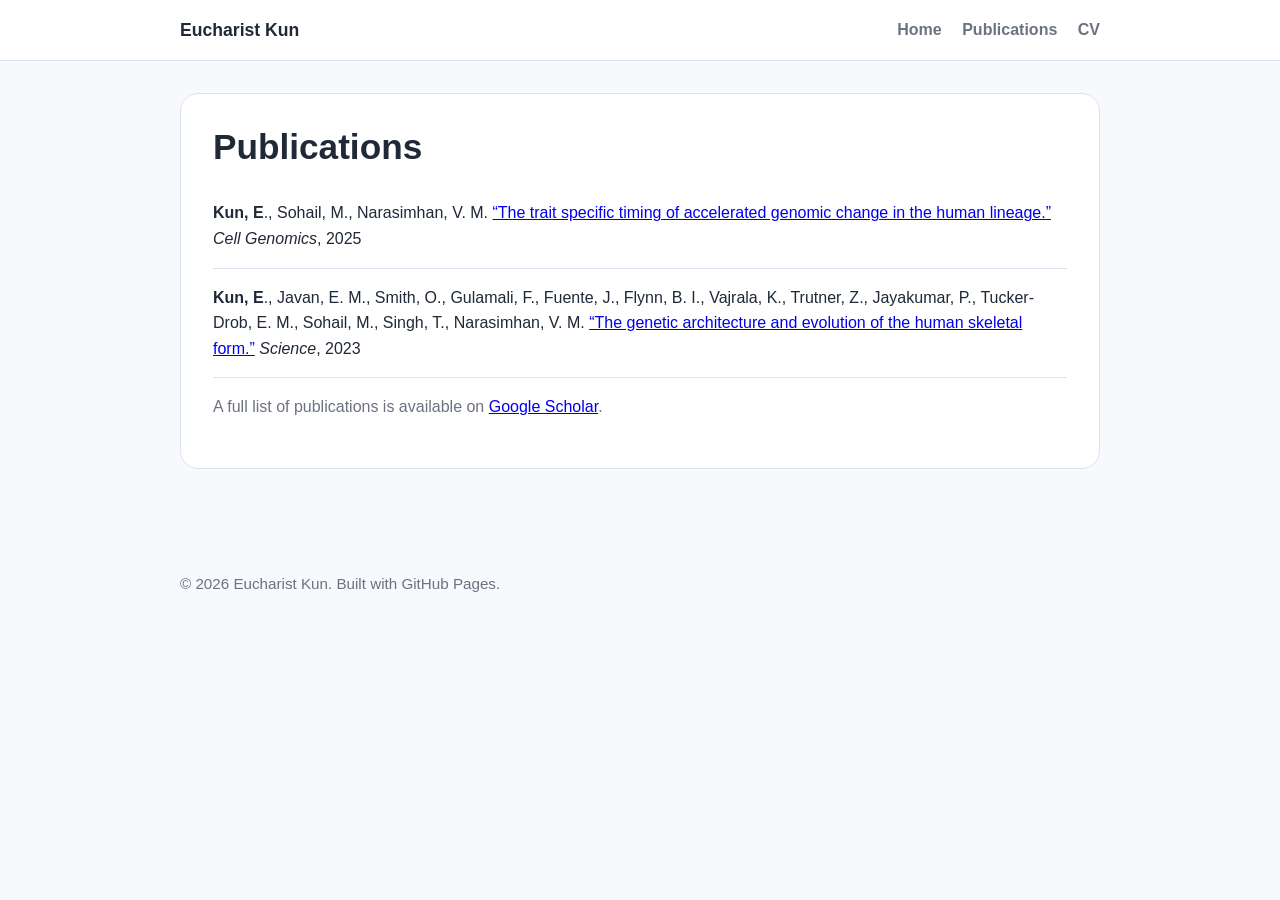
==== publications.html @ 581f40fc "Split publications into separate page and simplify homepage" ====
<!DOCTYPE html>
<html lang="en">
<head>
  <meta charset="UTF-8" />
  <meta name="viewport" content="width=device-width, initial-scale=1.0" />
  <title>Publications | Eucharist Kun</title>
  <style>
    :root {
      --bg: #f7f9fc;
      --surface: #ffffff;
      --text: #1f2937;
      --muted: #6b7280;
      --accent: #1d4ed8;
      --border: #dbe3ee;
      --maxw: 960px;
    }

    * { box-sizing: border-box; }

    body {
      margin: 0;
      font-family: Arial, Helvetica, sans-serif;
      background: var(--bg);
      color: var(--text);
      line-height: 1.6;
    }

    header {
      background: var(--surface);
      border-bottom: 1px solid var(--border);
      position: sticky;
      top: 0;
      z-index: 10;
    }

    .nav {
      max-width: var(--maxw);
      margin: 0 auto;
      padding: 1rem 1.25rem;
      display: flex;
      justify-content: space-between;
      align-items: center;
      gap: 1rem;
      flex-wrap: wrap;
    }

    .brand {
      font-size: 1.1rem;
      font-weight: 700;
      color: var(--text);
      text-decoration: none;
    }

    nav a {
      color: var(--muted);
      text-decoration: none;
      margin-left: 1rem;
      font-weight: 600;
    }

    nav a:hover,
    nav a:focus {
      color: var(--accent);
    }

    main {
      max-width: var(--maxw);
      margin: 0 auto;
      padding: 2rem 1.25rem 4rem;
    }

    .section {
      background: var(--surface);
      border: 1px solid var(--border);
      border-radius: 18px;
      padding: 2rem;
      margin-bottom: 1.5rem;
    }

    h1 {
      line-height: 1.2;
      margin-top: 0;
      margin-bottom: 1rem;
      font-size: 2.2rem;
    }

    .pub-item {
      padding: 1rem 0;
      border-bottom: 1px solid var(--border);
    }

    .pub-item:last-child {
      border-bottom: none;
      padding-bottom: 0;
    }

    .muted {
      color: var(--muted);
    }

    footer {
      max-width: var(--maxw);
      margin: 0 auto;
      padding: 0 1.25rem 2.5rem;
      color: var(--muted);
      font-size: 0.95rem;
    }

    @media (max-width: 640px) {
      .section { padding: 1.4rem; }
      h1 { font-size: 1.9rem; }
      nav a { margin-left: 0.75rem; }
    }
  </style>
</head>
<body>
  <header>
    <div class="nav">
      <a class="brand" href="index.html">Eucharist Kun</a>
      <nav>
        <a href="index.html">Home</a>
        <a href="publications.html">Publications</a>
        <a href="cv.pdf" target="_blank" rel="noopener noreferrer">CV</a>
      </nav>
    </div>
  </header>

  <main>
    <section class="section">
      <h1>Publications</h1>
      <div class="pub-item">
        <strong>Kun, E</strong>., Sohail, M., Narasimhan, V. M. <a href="https://doi.org/10.1016/j.xgen.2024.100740">“The trait specific timing of accelerated genomic change in the human lineage.”</a> <em>Cell Genomics</em>, 2025
      </div>
      <div class="pub-item">
        <strong>Kun, E</strong>., Javan, E. M., Smith, O., Gulamali, F., Fuente, J., Flynn, B. I., Vajrala, K., Trutner, Z.,
        Jayakumar, P., Tucker-Drob, E. M., Sohail, M., Singh, T., Narasimhan, V. M.
        <a href="https://doi.org/10.1126/science.adf8009"> “The genetic architecture and evolution of the human skeletal form.”</a>
        <em>Science</em>, 2023
      </div>
      <p class="muted" style="margin-top: 1rem;">
        A full list of publications is available on <a href="https://scholar.google.com/citations?user=oH1ijNMAAAAJ&hl=en">Google Scholar</a>.
      </p>
    </section>
  </main>

  <footer>
    <p>© 2026 Eucharist Kun. Built with GitHub Pages.</p>
  </footer>
</body>
</html>
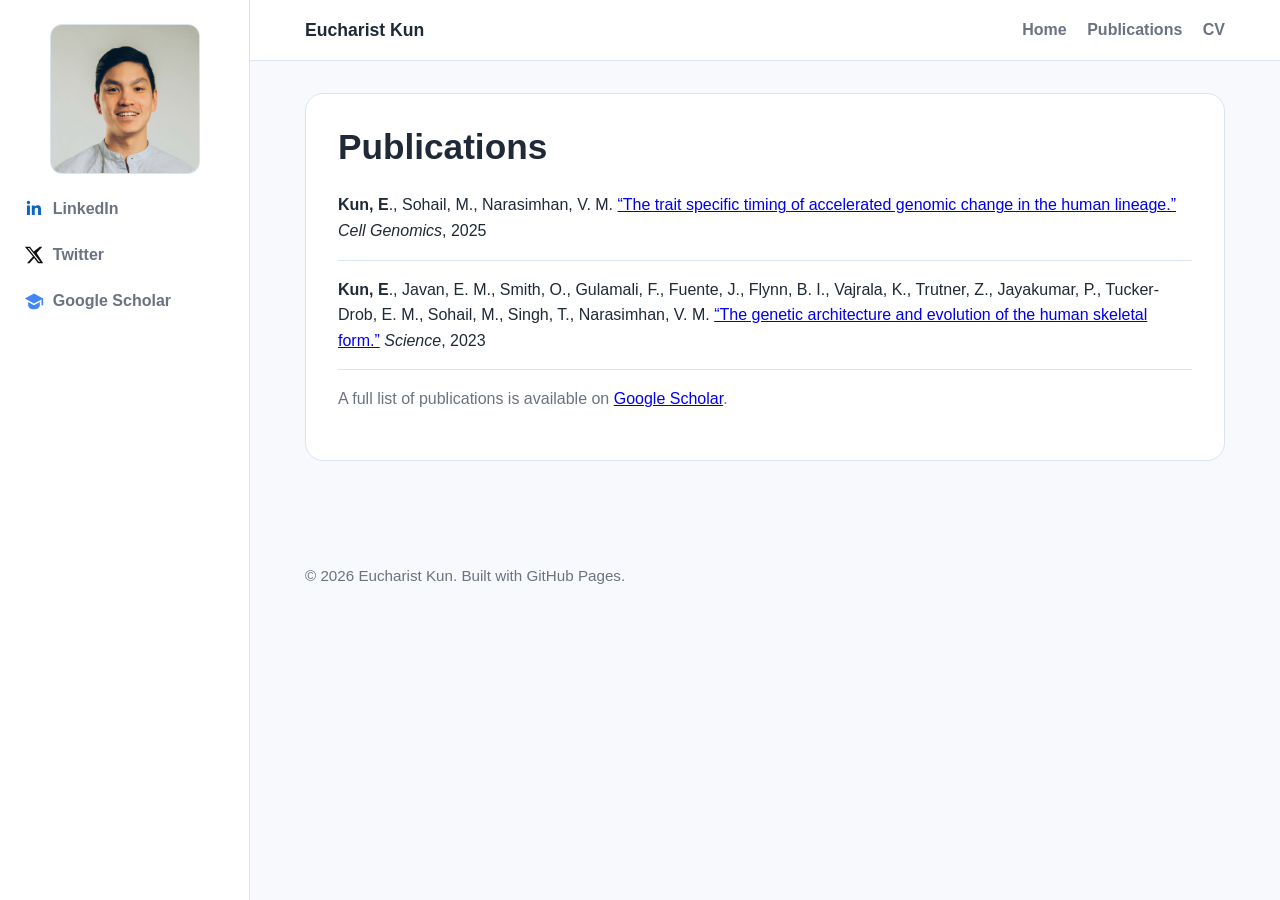
==== commit 262ab9c4: "Add persistent left sidebar with headshot and social links" ====
--- a/publications.html
+++ b/publications.html
@@ -4,147 +4,60 @@
   <meta charset="UTF-8" />
   <meta name="viewport" content="width=device-width, initial-scale=1.0" />
   <title>Publications | Eucharist Kun</title>
-  <style>
-    :root {
-      --bg: #f7f9fc;
-      --surface: #ffffff;
-      --text: #1f2937;
-      --muted: #6b7280;
-      --accent: #1d4ed8;
-      --border: #dbe3ee;
-      --maxw: 960px;
-    }
-
-    * { box-sizing: border-box; }
-
-    body {
-      margin: 0;
-      font-family: Arial, Helvetica, sans-serif;
-      background: var(--bg);
-      color: var(--text);
-      line-height: 1.6;
-    }
-
-    header {
-      background: var(--surface);
-      border-bottom: 1px solid var(--border);
-      position: sticky;
-      top: 0;
-      z-index: 10;
-    }
-
-    .nav {
-      max-width: var(--maxw);
-      margin: 0 auto;
-      padding: 1rem 1.25rem;
-      display: flex;
-      justify-content: space-between;
-      align-items: center;
-      gap: 1rem;
-      flex-wrap: wrap;
-    }
-
-    .brand {
-      font-size: 1.1rem;
-      font-weight: 700;
-      color: var(--text);
-      text-decoration: none;
-    }
-
-    nav a {
-      color: var(--muted);
-      text-decoration: none;
-      margin-left: 1rem;
-      font-weight: 600;
-    }
-
-    nav a:hover,
-    nav a:focus {
-      color: var(--accent);
-    }
-
-    main {
-      max-width: var(--maxw);
-      margin: 0 auto;
-      padding: 2rem 1.25rem 4rem;
-    }
-
-    .section {
-      background: var(--surface);
-      border: 1px solid var(--border);
-      border-radius: 18px;
-      padding: 2rem;
-      margin-bottom: 1.5rem;
-    }
-
-    h1 {
-      line-height: 1.2;
-      margin-top: 0;
-      margin-bottom: 1rem;
-      font-size: 2.2rem;
-    }
-
-    .pub-item {
-      padding: 1rem 0;
-      border-bottom: 1px solid var(--border);
-    }
-
-    .pub-item:last-child {
-      border-bottom: none;
-      padding-bottom: 0;
-    }
-
-    .muted {
-      color: var(--muted);
-    }
-
-    footer {
-      max-width: var(--maxw);
-      margin: 0 auto;
-      padding: 0 1.25rem 2.5rem;
-      color: var(--muted);
-      font-size: 0.95rem;
-    }
-
-    @media (max-width: 640px) {
-      .section { padding: 1.4rem; }
-      h1 { font-size: 1.9rem; }
-      nav a { margin-left: 0.75rem; }
-    }
-  </style>
+  <link rel="stylesheet" href="styles.css" />
 </head>
 <body>
-  <header>
-    <div class="nav">
-      <a class="brand" href="index.html">Eucharist Kun</a>
-      <nav>
-        <a href="index.html">Home</a>
-        <a href="publications.html">Publications</a>
-        <a href="cv.pdf" target="_blank" rel="noopener noreferrer">CV</a>
-      </nav>
+  <aside class="site-sidebar">
+    <img class="headshot" src="EucharistKun_headshot.jpeg" alt="Headshot of Eucharist Kun" />
+    <div class="social-links">
+      <a class="social-link" href="https://www.linkedin.com/in/eucharist-kun-36a1a2130/" target="_blank" rel="noopener noreferrer">
+        <svg class="social-icon" viewBox="0 0 24 24" aria-hidden="true"><path fill="#0A66C2" d="M20.45 20.45h-3.56v-5.58c0-1.33-.03-3.03-1.84-3.03-1.84 0-2.13 1.44-2.13 2.93v5.68H9.36V9h3.41v1.56h.05c.47-.9 1.64-1.84 3.37-1.84 3.6 0 4.26 2.37 4.26 5.45v6.28zM5.34 7.43a2.07 2.07 0 1 1 0-4.14 2.07 2.07 0 0 1 0 4.14zM7.12 20.45H3.55V9h3.57v11.45z"/></svg>
+        LinkedIn
+      </a>
+      <a class="social-link" href="https://x.com/EucharistKun" target="_blank" rel="noopener noreferrer">
+        <svg class="social-icon" viewBox="0 0 24 24" aria-hidden="true"><path fill="#111" d="M18.9 2H22l-6.77 7.74L23 22h-6.1l-4.78-6.26L6.64 22H3.53l7.24-8.28L1 2h6.25l4.32 5.7L18.9 2zm-1.07 18.2h1.69L6.33 3.7H4.52L17.83 20.2z"/></svg>
+        Twitter
+      </a>
+      <a class="social-link" href="https://scholar.google.com/citations?user=oH1ijNMAAAAJ&hl=en" target="_blank" rel="noopener noreferrer">
+        <svg class="social-icon" viewBox="0 0 24 24" aria-hidden="true"><path fill="#4285F4" d="M12 3 1 9l11 6 9-4.91V17h2V9L12 3zm0 14L5 13.3V17c0 2.76 3.13 5 7 5s7-2.24 7-5v-3.7L12 17z"/></svg>
+        Google Scholar
+      </a>
     </div>
-  </header>
+  </aside>
 
-  <main>
-    <section class="section">
-      <h1>Publications</h1>
-      <div class="pub-item">
-        <strong>Kun, E</strong>., Sohail, M., Narasimhan, V. M. <a href="https://doi.org/10.1016/j.xgen.2024.100740">“The trait specific timing of accelerated genomic change in the human lineage.”</a> <em>Cell Genomics</em>, 2025
+  <div class="page-shell">
+    <header>
+      <div class="nav">
+        <a class="brand" href="index.html">Eucharist Kun</a>
+        <nav>
+          <a href="index.html">Home</a>
+          <a href="publications.html">Publications</a>
+          <a href="cv.pdf" target="_blank" rel="noopener noreferrer">CV</a>
+        </nav>
       </div>
-      <div class="pub-item">
-        <strong>Kun, E</strong>., Javan, E. M., Smith, O., Gulamali, F., Fuente, J., Flynn, B. I., Vajrala, K., Trutner, Z.,
-        Jayakumar, P., Tucker-Drob, E. M., Sohail, M., Singh, T., Narasimhan, V. M.
-        <a href="https://doi.org/10.1126/science.adf8009"> “The genetic architecture and evolution of the human skeletal form.”</a>
-        <em>Science</em>, 2023
-      </div>
-      <p class="muted" style="margin-top: 1rem;">
-        A full list of publications is available on <a href="https://scholar.google.com/citations?user=oH1ijNMAAAAJ&hl=en">Google Scholar</a>.
-      </p>
-    </section>
-  </main>
+    </header>
 
-  <footer>
-    <p>© 2026 Eucharist Kun. Built with GitHub Pages.</p>
-  </footer>
+    <main>
+      <section class="section">
+        <h1>Publications</h1>
+        <div class="pub-item">
+          <strong>Kun, E</strong>., Sohail, M., Narasimhan, V. M. <a href="https://doi.org/10.1016/j.xgen.2024.100740">“The trait specific timing of accelerated genomic change in the human lineage.”</a> <em>Cell Genomics</em>, 2025
+        </div>
+        <div class="pub-item">
+          <strong>Kun, E</strong>., Javan, E. M., Smith, O., Gulamali, F., Fuente, J., Flynn, B. I., Vajrala, K., Trutner, Z.,
+          Jayakumar, P., Tucker-Drob, E. M., Sohail, M., Singh, T., Narasimhan, V. M.
+          <a href="https://doi.org/10.1126/science.adf8009"> “The genetic architecture and evolution of the human skeletal form.”</a>
+          <em>Science</em>, 2023
+        </div>
+        <p class="muted" style="margin-top: 1rem;">
+          A full list of publications is available on <a href="https://scholar.google.com/citations?user=oH1ijNMAAAAJ&hl=en">Google Scholar</a>.
+        </p>
+      </section>
+    </main>
+
+    <footer>
+      <p>© 2026 Eucharist Kun. Built with GitHub Pages.</p>
+    </footer>
+  </div>
 </body>
 </html>
--- a/styles.css
+++ b/styles.css
@@ -0,0 +1,209 @@
+:root {
+  --bg: #f7f9fc;
+  --surface: #ffffff;
+  --text: #1f2937;
+  --muted: #6b7280;
+  --accent: #1d4ed8;
+  --border: #dbe3ee;
+  --maxw: 960px;
+  --sidebar-w: 250px;
+}
+
+* { box-sizing: border-box; }
+
+html { scroll-behavior: smooth; }
+
+body {
+  margin: 0;
+  font-family: Arial, Helvetica, sans-serif;
+  background: var(--bg);
+  color: var(--text);
+  line-height: 1.6;
+}
+
+.site-sidebar {
+  position: fixed;
+  top: 0;
+  left: 0;
+  width: var(--sidebar-w);
+  height: 100vh;
+  background: var(--surface);
+  border-right: 1px solid var(--border);
+  padding: 1.5rem 1rem;
+  display: flex;
+  flex-direction: column;
+  align-items: center;
+  gap: 1rem;
+}
+
+.headshot {
+  width: 150px;
+  height: 150px;
+  border-radius: 12px;
+  object-fit: cover;
+  border: 1px solid var(--border);
+}
+
+.social-links {
+  width: 100%;
+  display: flex;
+  flex-direction: column;
+  gap: 0.6rem;
+}
+
+.social-link {
+  color: var(--muted);
+  text-decoration: none;
+  font-weight: 600;
+  display: flex;
+  align-items: center;
+  gap: 0.55rem;
+  padding: 0.35rem 0.5rem;
+  border-radius: 8px;
+}
+
+.social-link:hover,
+.social-link:focus {
+  background: #eef3ff;
+  color: var(--accent);
+}
+
+.social-icon {
+  width: 20px;
+  height: 20px;
+  flex: 0 0 20px;
+  display: inline-block;
+}
+
+.page-shell {
+  margin-left: var(--sidebar-w);
+  min-height: 100vh;
+}
+
+header {
+  background: var(--surface);
+  border-bottom: 1px solid var(--border);
+  position: sticky;
+  top: 0;
+  z-index: 10;
+}
+
+.nav {
+  max-width: var(--maxw);
+  margin: 0 auto;
+  padding: 1rem 1.25rem;
+  display: flex;
+  justify-content: space-between;
+  align-items: center;
+  gap: 1rem;
+  flex-wrap: wrap;
+}
+
+.brand {
+  font-size: 1.1rem;
+  font-weight: 700;
+  color: var(--text);
+  text-decoration: none;
+}
+
+nav a {
+  color: var(--muted);
+  text-decoration: none;
+  margin-left: 1rem;
+  font-weight: 600;
+}
+
+nav a:hover,
+nav a:focus {
+  color: var(--accent);
+}
+
+main {
+  max-width: var(--maxw);
+  margin: 0 auto;
+  padding: 2rem 1.25rem 4rem;
+}
+
+.hero {
+  background: linear-gradient(135deg, #eff6ff 0%, #ffffff 100%);
+  border: 1px solid var(--border);
+  border-radius: 18px;
+  padding: 3rem 2rem;
+  margin-bottom: 2rem;
+}
+
+.section {
+  background: var(--surface);
+  border: 1px solid var(--border);
+  border-radius: 18px;
+  padding: 2rem;
+  margin-bottom: 1.5rem;
+}
+
+h1, h2, h3 {
+  line-height: 1.2;
+  margin-top: 0;
+}
+
+h1 {
+  font-size: 2.2rem;
+  margin-bottom: 0.5rem;
+}
+
+h2 {
+  font-size: 1.8rem;
+  margin-bottom: 1rem;
+}
+
+.subtitle {
+  color: var(--muted);
+  font-size: 1.1rem;
+  max-width: 700px;
+}
+
+.pub-item {
+  padding: 1rem 0;
+  border-bottom: 1px solid var(--border);
+}
+
+.pub-item:last-child {
+  border-bottom: none;
+  padding-bottom: 0;
+}
+
+.muted {
+  color: var(--muted);
+}
+
+footer {
+  max-width: var(--maxw);
+  margin: 0 auto;
+  padding: 0 1.25rem 2.5rem;
+  color: var(--muted);
+  font-size: 0.95rem;
+}
+
+@media (max-width: 900px) {
+  .site-sidebar {
+    position: static;
+    width: 100%;
+    height: auto;
+    border-right: none;
+    border-bottom: 1px solid var(--border);
+    padding: 1rem;
+  }
+
+  .social-links {
+    flex-direction: row;
+    justify-content: center;
+    flex-wrap: wrap;
+  }
+
+  .page-shell { margin-left: 0; }
+}
+
+@media (max-width: 640px) {
+  h1 { font-size: 1.9rem; }
+  .hero, .section { padding: 1.4rem; }
+  nav a { margin-left: 0.75rem; }
+}
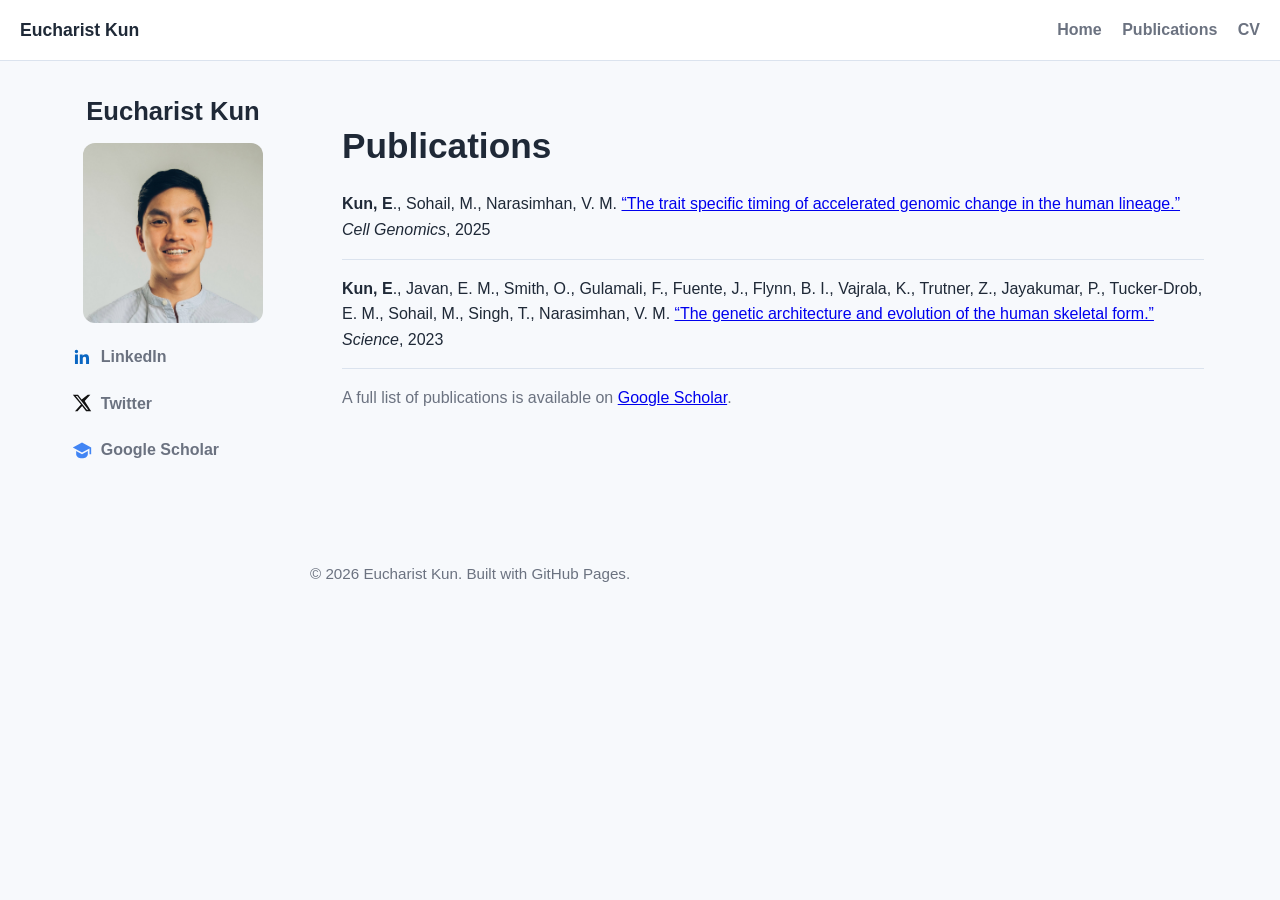
==== commit 84f9e164: "Adjust sidebar/header layout and widen content areas" ====
--- a/publications.html
+++ b/publications.html
@@ -8,6 +8,7 @@
 </head>
 <body>
   <aside class="site-sidebar">
+    <a class="sidebar-name" href="index.html">Eucharist Kun</a>
     <img class="headshot" src="EucharistKun_headshot.jpeg" alt="Headshot of Eucharist Kun" />
     <div class="social-links">
       <a class="social-link" href="https://www.linkedin.com/in/eucharist-kun-36a1a2130/" target="_blank" rel="noopener noreferrer">
--- a/styles.css
+++ b/styles.css
@@ -5,8 +5,10 @@
   --muted: #6b7280;
   --accent: #1d4ed8;
   --border: #dbe3ee;
-  --maxw: 960px;
+  --maxw: 1080px;
   --sidebar-w: 250px;
+  --sidebar-offset: 3rem;
+  --header-h: 72px;
 }
 
 * { box-sizing: border-box; }
@@ -23,25 +25,33 @@
 
 .site-sidebar {
   position: fixed;
-  top: 0;
-  left: 0;
+  top: var(--header-h);
+  left: var(--sidebar-offset);
   width: var(--sidebar-w);
-  height: 100vh;
-  background: var(--surface);
-  border-right: 1px solid var(--border);
+  height: calc(100vh - var(--header-h));
+  background: var(--bg);
   padding: 1.5rem 1rem;
   display: flex;
   flex-direction: column;
   align-items: center;
   gap: 1rem;
+  z-index: 4;
+}
+
+.sidebar-name {
+  color: var(--text);
+  text-decoration: none;
+  font-size: 1.6rem;
+  font-weight: 700;
+  line-height: 1.2;
+  text-align: center;
 }
 
 .headshot {
-  width: 150px;
-  height: 150px;
+  width: 180px;
+  height: 180px;
   border-radius: 12px;
   object-fit: cover;
-  border: 1px solid var(--border);
 }
 
 .social-links {
@@ -64,7 +74,6 @@
 
 .social-link:hover,
 .social-link:focus {
-  background: #eef3ff;
   color: var(--accent);
 }
 
@@ -75,10 +84,7 @@
   display: inline-block;
 }
 
-.page-shell {
-  margin-left: var(--sidebar-w);
-  min-height: 100vh;
-}
+.page-shell { min-height: 100vh; }
 
 header {
   background: var(--surface);
@@ -86,11 +92,12 @@
   position: sticky;
   top: 0;
   z-index: 10;
+  width: 100%;
 }
 
 .nav {
-  max-width: var(--maxw);
-  margin: 0 auto;
+  max-width: none;
+  margin: 0;
   padding: 1rem 1.25rem;
   display: flex;
   justify-content: space-between;
@@ -120,22 +127,17 @@
 
 main {
   max-width: var(--maxw);
-  margin: 0 auto;
+  margin-left: calc(var(--sidebar-w) + var(--sidebar-offset) - 0.5rem);
+  margin-right: 1.5rem;
   padding: 2rem 1.25rem 4rem;
 }
 
 .hero {
-  background: linear-gradient(135deg, #eff6ff 0%, #ffffff 100%);
-  border: 1px solid var(--border);
-  border-radius: 18px;
   padding: 3rem 2rem;
   margin-bottom: 2rem;
 }
 
 .section {
-  background: var(--surface);
-  border: 1px solid var(--border);
-  border-radius: 18px;
   padding: 2rem;
   margin-bottom: 1.5rem;
 }
@@ -177,7 +179,8 @@
 
 footer {
   max-width: var(--maxw);
-  margin: 0 auto;
+  margin-left: calc(var(--sidebar-w) + var(--sidebar-offset) - 0.5rem);
+  margin-right: 1.5rem;
   padding: 0 1.25rem 2.5rem;
   color: var(--muted);
   font-size: 0.95rem;
@@ -188,8 +191,8 @@
     position: static;
     width: 100%;
     height: auto;
-    border-right: none;
-    border-bottom: 1px solid var(--border);
+    left: 0;
+    top: 0;
     padding: 1rem;
   }
 
@@ -199,7 +202,11 @@
     flex-wrap: wrap;
   }
 
-  .page-shell { margin-left: 0; }
+  main,
+  footer {
+    margin-left: auto;
+    margin-right: auto;
+  }
 }
 
 @media (max-width: 640px) {
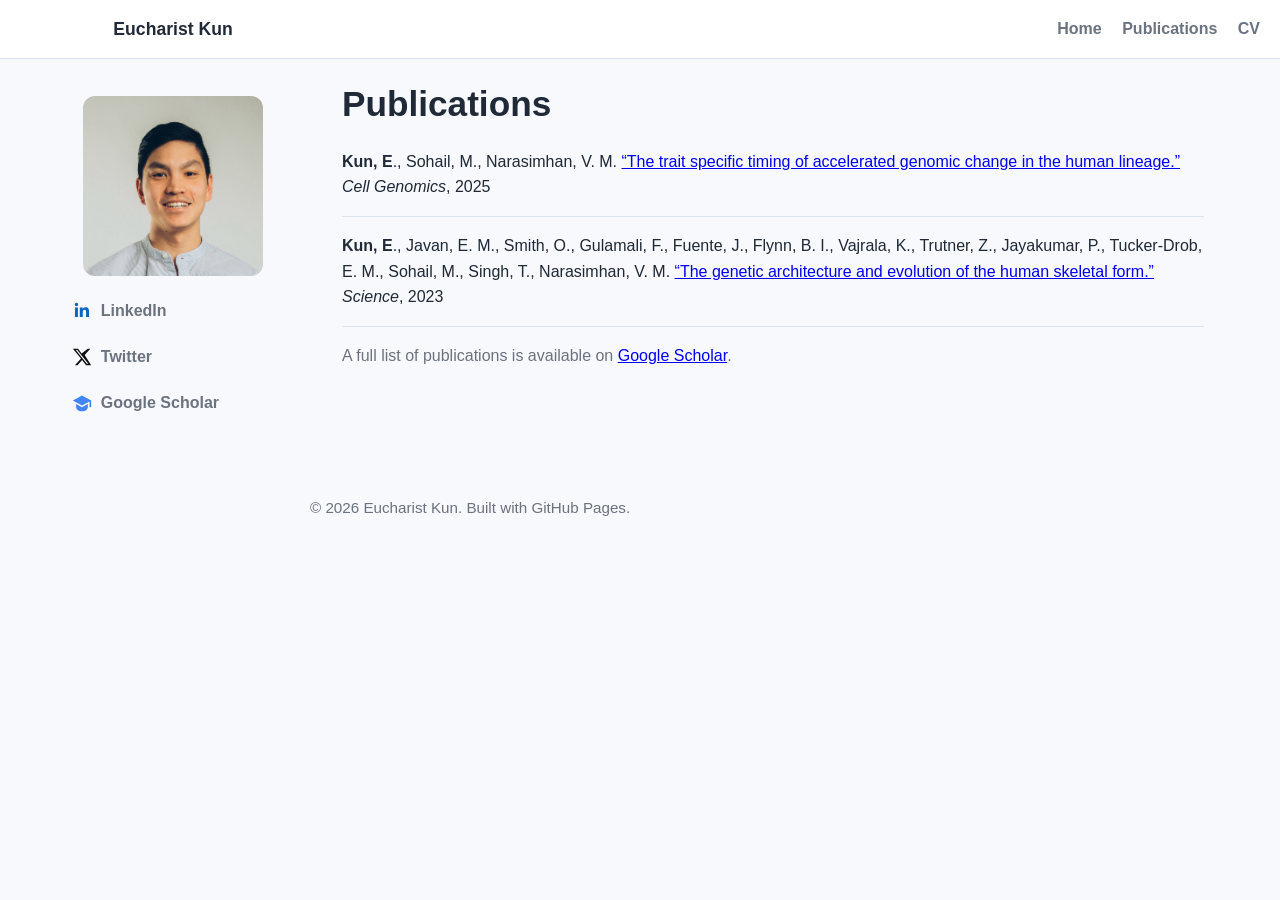
==== commit 091cdfd3: "Adjust sidebar/header alignment and tighten section spacing" ====
--- a/publications.html
+++ b/publications.html
@@ -8,7 +8,6 @@
 </head>
 <body>
   <aside class="site-sidebar">
-    <a class="sidebar-name" href="index.html">Eucharist Kun</a>
     <img class="headshot" src="EucharistKun_headshot.jpeg" alt="Headshot of Eucharist Kun" />
     <div class="social-links">
       <a class="social-link" href="https://www.linkedin.com/in/eucharist-kun-36a1a2130/" target="_blank" rel="noopener noreferrer">
@@ -39,7 +38,7 @@
     </header>
 
     <main>
-      <section class="section">
+      <section class="hero publications-hero">
         <h1>Publications</h1>
         <div class="pub-item">
           <strong>Kun, E</strong>., Sohail, M., Narasimhan, V. M. <a href="https://doi.org/10.1016/j.xgen.2024.100740">“The trait specific timing of accelerated genomic change in the human lineage.”</a> <em>Cell Genomics</em>, 2025
--- a/styles.css
+++ b/styles.css
@@ -38,15 +38,6 @@
   z-index: 4;
 }
 
-.sidebar-name {
-  color: var(--text);
-  text-decoration: none;
-  font-size: 1.6rem;
-  font-weight: 700;
-  line-height: 1.2;
-  text-align: center;
-}
-
 .headshot {
   width: 180px;
   height: 180px;
@@ -100,10 +91,11 @@
   margin: 0;
   padding: 1rem 1.25rem;
   display: flex;
-  justify-content: space-between;
+  justify-content: flex-end;
   align-items: center;
   gap: 1rem;
   flex-wrap: wrap;
+  position: relative;
 }
 
 .brand {
@@ -111,6 +103,9 @@
   font-weight: 700;
   color: var(--text);
   text-decoration: none;
+  position: absolute;
+  left: calc(var(--sidebar-offset) + (var(--sidebar-w) / 2));
+  transform: translateX(-50%);
 }
 
 nav a {
@@ -129,17 +124,21 @@
   max-width: var(--maxw);
   margin-left: calc(var(--sidebar-w) + var(--sidebar-offset) - 0.5rem);
   margin-right: 1.5rem;
-  padding: 2rem 1.25rem 4rem;
+  padding: 1.5rem 1.25rem 4rem;
 }
 
 .hero {
-  padding: 3rem 2rem;
-  margin-bottom: 2rem;
+  padding: 0 2rem 2rem;
+  margin-bottom: 0.75rem;
 }
 
 .section {
   padding: 2rem;
   margin-bottom: 1.5rem;
+}
+
+.publications-hero {
+  margin-bottom: 0;
 }
 
 h1, h2, h3 {
@@ -196,6 +195,15 @@
     padding: 1rem;
   }
 
+  .nav {
+    justify-content: center;
+  }
+
+  .brand {
+    position: static;
+    transform: none;
+  }
+
   .social-links {
     flex-direction: row;
     justify-content: center;
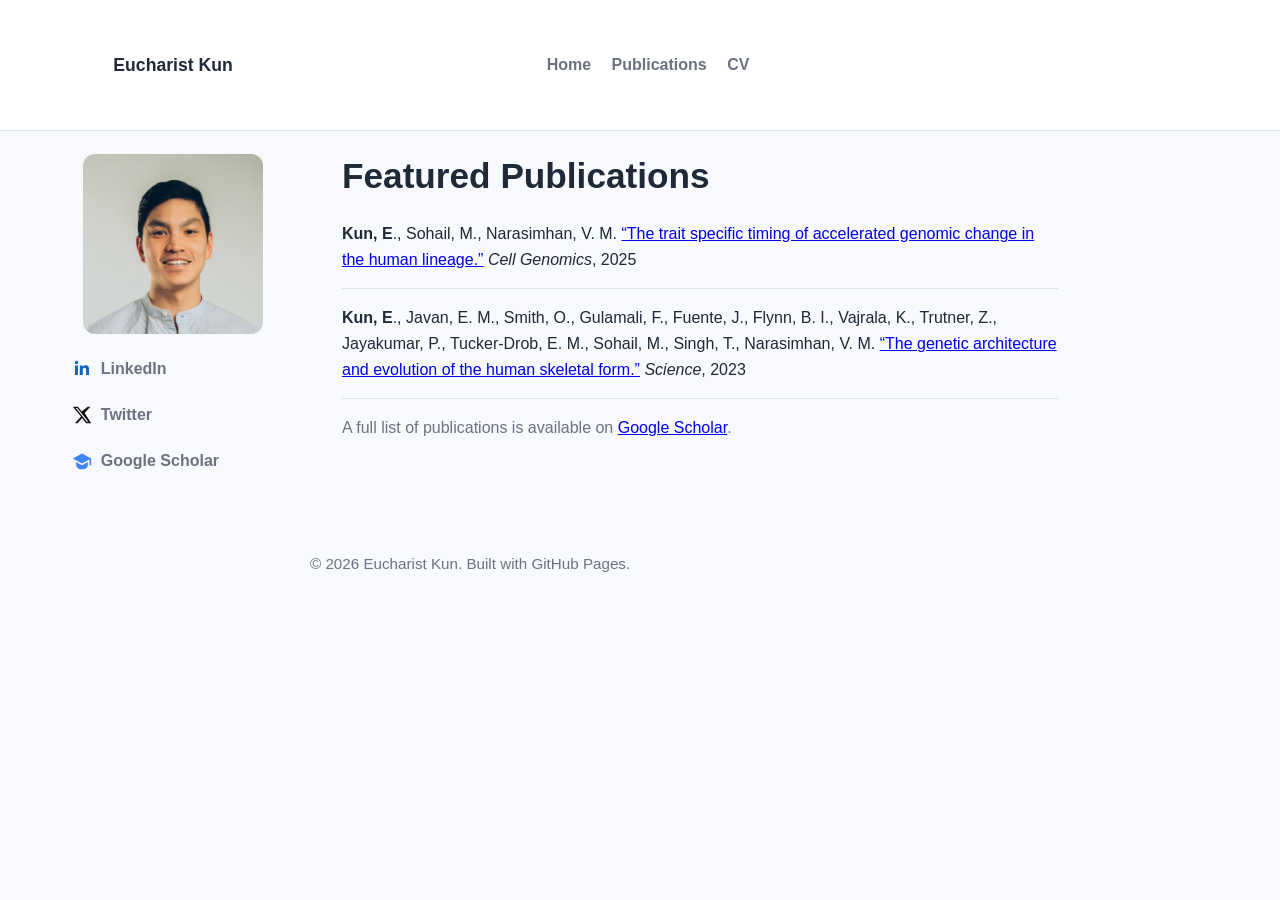
==== commit a50d3b6a: "Adjust header sizing and align homepage content blocks" ====
--- a/publications.html
+++ b/publications.html
@@ -39,7 +39,7 @@
 
     <main>
       <section class="hero publications-hero">
-        <h1>Publications</h1>
+        <h1>Featured Publications</h1>
         <div class="pub-item">
           <strong>Kun, E</strong>., Sohail, M., Narasimhan, V. M. <a href="https://doi.org/10.1016/j.xgen.2024.100740">“The trait specific timing of accelerated genomic change in the human lineage.”</a> <em>Cell Genomics</em>, 2025
         </div>
--- a/styles.css
+++ b/styles.css
@@ -8,7 +8,7 @@
   --maxw: 1080px;
   --sidebar-w: 250px;
   --sidebar-offset: 3rem;
-  --header-h: 72px;
+  --header-h: 130px;
 }
 
 * { box-sizing: border-box; }
@@ -89,9 +89,10 @@
 .nav {
   max-width: none;
   margin: 0;
-  padding: 1rem 1.25rem;
-  display: flex;
-  justify-content: flex-end;
+  min-height: var(--header-h);
+  padding: 1.25rem;
+  display: flex;
+  justify-content: center;
   align-items: center;
   gap: 1rem;
   flex-wrap: wrap;
@@ -128,11 +129,13 @@
 }
 
 .hero {
-  padding: 0 2rem 2rem;
-  margin-bottom: 0.75rem;
+  max-width: 780px;
+  padding: 0 2rem 1rem;
+  margin-bottom: 0.1rem;
 }
 
 .section {
+  max-width: 780px;
   padding: 2rem;
   margin-bottom: 1.5rem;
 }
@@ -159,7 +162,7 @@
 .subtitle {
   color: var(--muted);
   font-size: 1.1rem;
-  max-width: 700px;
+  max-width: none;
 }
 
 .pub-item {
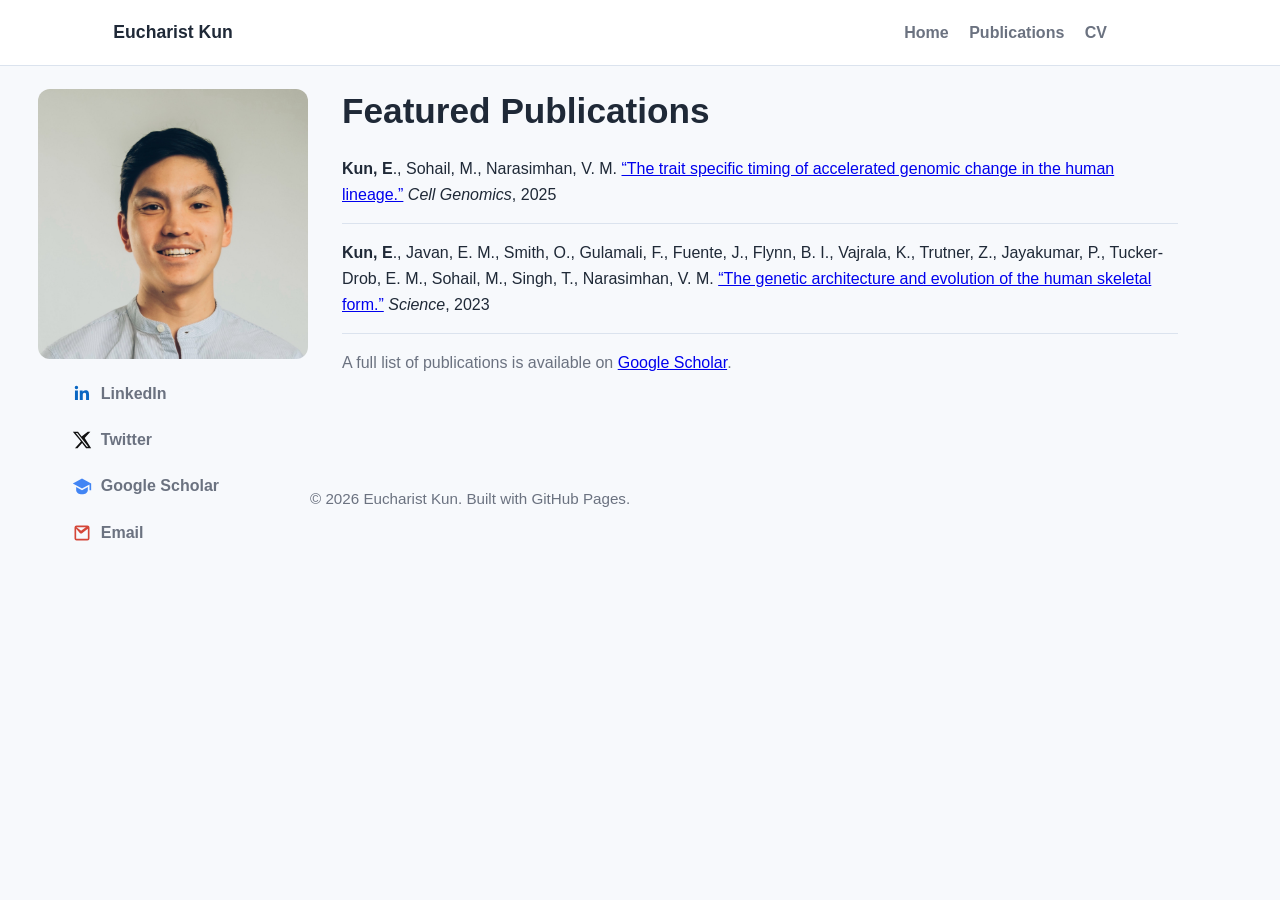
==== commit 5c9691df: "Update publications.html Added email link to this page" ====
--- a/publications.html
+++ b/publications.html
@@ -21,6 +21,10 @@
       <a class="social-link" href="https://scholar.google.com/citations?user=oH1ijNMAAAAJ&hl=en" target="_blank" rel="noopener noreferrer">
         <svg class="social-icon" viewBox="0 0 24 24" aria-hidden="true"><path fill="#4285F4" d="M12 3 1 9l11 6 9-4.91V17h2V9L12 3zm0 14L5 13.3V17c0 2.76 3.13 5 7 5s7-2.24 7-5v-3.7L12 17z"/></svg>
         Google Scholar
+      </a>
+      <a class="social-link" href="mailto:eucharistkun@utexas.edu">
+        <svg class="social-icon" viewBox="0 0 24 24" aria-hidden="true"><path fill="#D44638" d="M3 5.5A2.5 2.5 0 0 1 5.5 3h13A2.5 2.5 0 0 1 21 5.5v13a2.5 2.5 0 0 1-2.5 2.5h-13A2.5 2.5 0 0 1 3 18.5v-13zm2 1.37V18.5c0 .28.22.5.5.5h13a.5.5 0 0 0 .5-.5V6.87l-6.54 5.12a2.5 2.5 0 0 1-3.08 0L5 6.87zm13.67-1.87H5.33l5.28 4.14a.5.5 0 0 0 .62 0L16.67 5z"/></svg>
+        Email
       </a>
     </div>
   </aside>
--- a/styles.css
+++ b/styles.css
@@ -8,7 +8,7 @@
   --maxw: 1080px;
   --sidebar-w: 250px;
   --sidebar-offset: 3rem;
-  --header-h: 130px;
+  --header-h: 65px;
 }
 
 * { box-sizing: border-box; }
@@ -39,8 +39,8 @@
 }
 
 .headshot {
-  width: 180px;
-  height: 180px;
+  width: 270px;
+  height: 270px;
   border-radius: 12px;
   object-fit: cover;
 }
@@ -90,12 +90,12 @@
   max-width: none;
   margin: 0;
   min-height: var(--header-h);
-  padding: 1.25rem;
-  display: flex;
-  justify-content: center;
+  padding: 0.625rem calc(var(--sidebar-offset) + (var(--sidebar-w) / 2));
+  display: flex;
+  justify-content: flex-end;
   align-items: center;
   gap: 1rem;
-  flex-wrap: wrap;
+  flex-wrap: nowrap;
   position: relative;
 }
 
@@ -129,13 +129,13 @@
 }
 
 .hero {
-  max-width: 780px;
+  max-width: 900px;
   padding: 0 2rem 1rem;
   margin-bottom: 0.1rem;
 }
 
 .section {
-  max-width: 780px;
+  max-width: 900px;
   padding: 2rem;
   margin-bottom: 1.5rem;
 }
@@ -200,6 +200,7 @@
 
   .nav {
     justify-content: center;
+    padding: 0.625rem 1.25rem;
   }
 
   .brand {
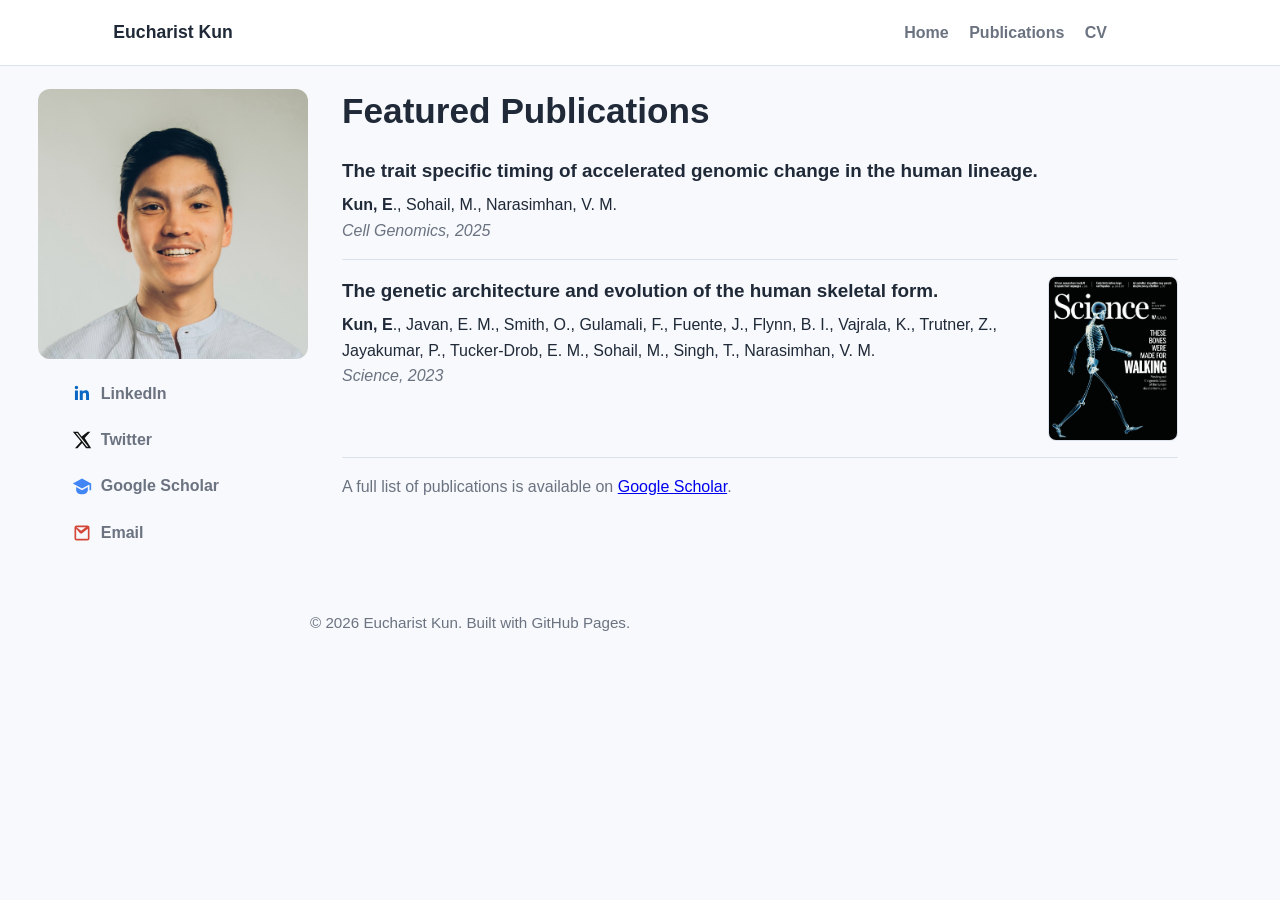
==== commit 6e30612c: "Apply patch to update publications page" ====
--- a/publications.html
+++ b/publications.html
@@ -45,13 +45,19 @@
       <section class="hero publications-hero">
         <h1>Featured Publications</h1>
         <div class="pub-item">
-          <strong>Kun, E</strong>., Sohail, M., Narasimhan, V. M. <a href="https://doi.org/10.1016/j.xgen.2024.100740">“The trait specific timing of accelerated genomic change in the human lineage.”</a> <em>Cell Genomics</em>, 2025
+          <div class="pub-details">
+            <a class="pub-title" href="https://doi.org/10.1016/j.xgen.2024.100740">The trait specific timing of accelerated genomic change in the human lineage.</a>
+            <p class="pub-authors"><strong>Kun, E</strong>., Sohail, M., Narasimhan, V. M.</p>
+            <p class="pub-venue"><em>Cell Genomics, 2025</em></p>
+          </div>
         </div>
         <div class="pub-item">
-          <strong>Kun, E</strong>., Javan, E. M., Smith, O., Gulamali, F., Fuente, J., Flynn, B. I., Vajrala, K., Trutner, Z.,
-          Jayakumar, P., Tucker-Drob, E. M., Sohail, M., Singh, T., Narasimhan, V. M.
-          <a href="https://doi.org/10.1126/science.adf8009"> “The genetic architecture and evolution of the human skeletal form.”</a>
-          <em>Science</em>, 2023
+          <div class="pub-details">
+            <a class="pub-title" href="https://doi.org/10.1126/science.adf8009">The genetic architecture and evolution of the human skeletal form.</a>
+            <p class="pub-authors"><strong>Kun, E</strong>., Javan, E. M., Smith, O., Gulamali, F., Fuente, J., Flynn, B. I., Vajrala, K., Trutner, Z., Jayakumar, P., Tucker-Drob, E. M., Sohail, M., Singh, T., Narasimhan, V. M.</p>
+            <p class="pub-venue"><em>Science, 2023</em></p>
+          </div>
+          <img class="pub-image" src="science_cover.jpg" alt="Cover art for the 2023 Science publication" />
         </div>
         <p class="muted" style="margin-top: 1rem;">
           A full list of publications is available on <a href="https://scholar.google.com/citations?user=oH1ijNMAAAAJ&hl=en">Google Scholar</a>.
--- a/styles.css
+++ b/styles.css
@@ -165,9 +165,50 @@
   max-width: none;
 }
 
+
 .pub-item {
   padding: 1rem 0;
   border-bottom: 1px solid var(--border);
+  display: flex;
+  gap: 1.25rem;
+  align-items: flex-start;
+  justify-content: space-between;
+}
+
+.pub-details {
+  flex: 1;
+}
+
+.pub-title {
+  display: inline-block;
+  margin-bottom: 0.35rem;
+  font-size: 1.18rem;
+  font-weight: 700;
+  color: var(--text);
+  text-decoration: none;
+}
+
+.pub-title:hover,
+.pub-title:focus {
+  color: var(--accent);
+}
+
+.pub-authors,
+.pub-venue {
+  margin: 0;
+  font-size: 1rem;
+}
+
+.pub-venue {
+  color: var(--muted);
+}
+
+.pub-image {
+  width: 130px;
+  max-width: 35%;
+  border-radius: 8px;
+  object-fit: cover;
+  border: 1px solid var(--border);
 }
 
 .pub-item:last-child {
@@ -214,6 +255,15 @@
     flex-wrap: wrap;
   }
 
+  .pub-item {
+    flex-direction: column;
+  }
+
+  .pub-image {
+    width: min(220px, 100%);
+    max-width: 100%;
+  }
+
   main,
   footer {
     margin-left: auto;
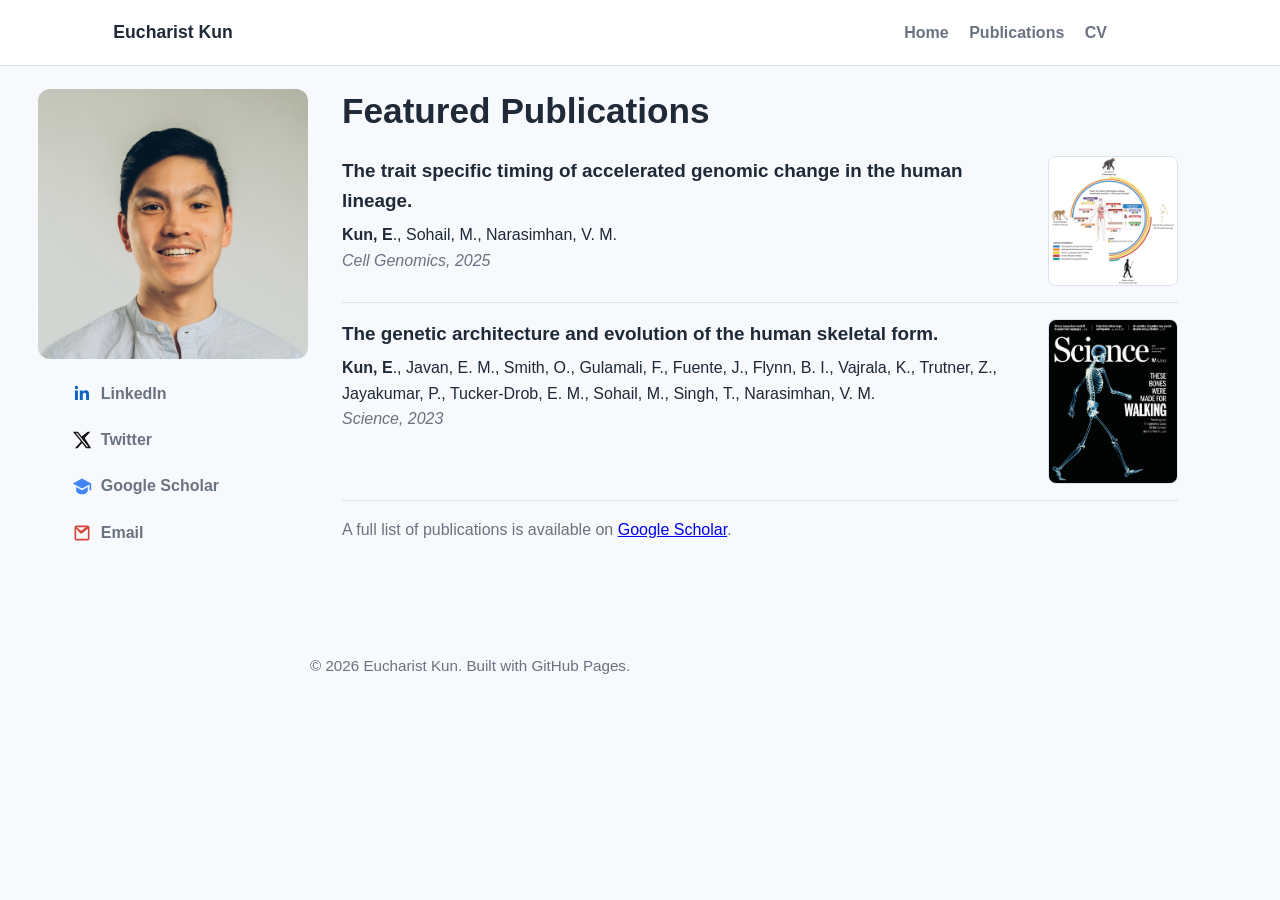
==== commit 03b9bf46: "Update publications.html Added graphical abstract to cell genomics paper" ====
--- a/publications.html
+++ b/publications.html
@@ -50,6 +50,7 @@
             <p class="pub-authors"><strong>Kun, E</strong>., Sohail, M., Narasimhan, V. M.</p>
             <p class="pub-venue"><em>Cell Genomics, 2025</em></p>
           </div>
+          <img class="pub-image" src="Graphical Abstract.jpeg" alt="Graphical abstract for the 2025 Cell Genomics publication" />
         </div>
         <div class="pub-item">
           <div class="pub-details">
